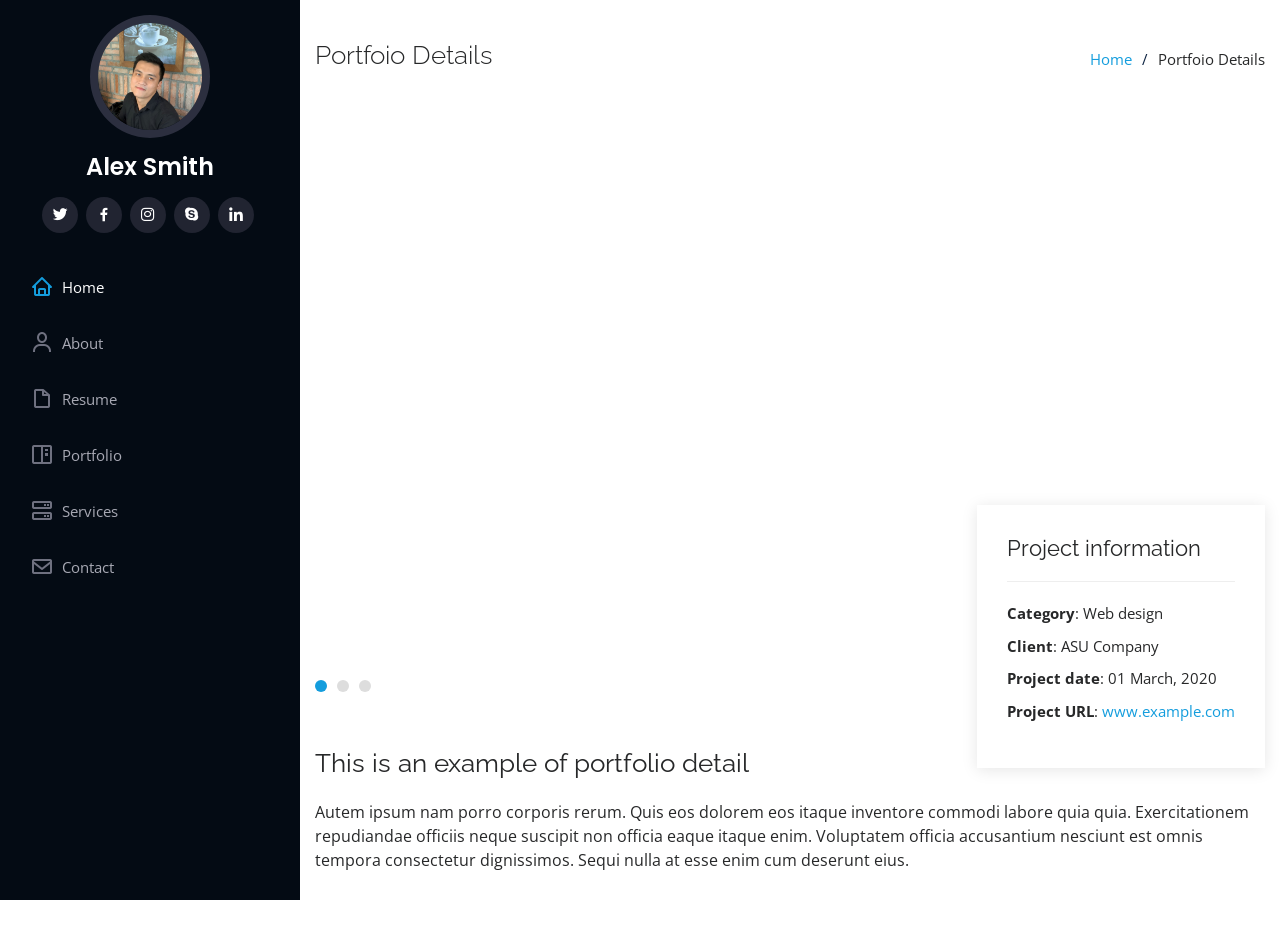
==== 1-details.html @ 5dd07a6a "addnew" ====
﻿<!DOCTYPE html>
<html lang="en">
  <head>
    <meta charset="utf-8" />
    <meta content="width=device-width, initial-scale=1.0" name="viewport" />

    <title>Portfolio Details - iPortfolio Bootstrap Template</title>
    <meta content="" name="descriptison" />
    <meta content="" name="keywords" />

    <!-- Favicons -->
    <link href="assets\img\favicon.png" rel="icon" />
    <link href="assets\img\apple-touch-icon.png" rel="apple-touch-icon" />

    <!-- Google Fonts -->
    <link
      href="https://fonts.googleapis.com/css?family=Open+Sans:300,300i,400,400i,600,600i,700,700i|Raleway:300,300i,400,400i,500,500i,600,600i,700,700i|Poppins:300,300i,400,400i,500,500i,600,600i,700,700i"
      rel="stylesheet"
    />

    <!-- Vendor CSS Files -->
    <link
      href="assets\vendor\bootstrap\css\bootstrap.min.css"
      rel="stylesheet"
    />
    <link href="assets\vendor\icofont\icofont.min.css" rel="stylesheet" />
    <link href="assets\vendor\boxicons\css\boxicons.min.css" rel="stylesheet" />
    <link href="assets\vendor\venobox\venobox.css" rel="stylesheet" />
    <link
      href="assets\vendor\owl.carousel\assets\owl.carousel.min.css"
      rel="stylesheet"
    />
    <link href="assets\vendor\aos\aos.css" rel="stylesheet" />

    <!-- Template Main CSS File -->
    <link href="assets\css\style.css" rel="stylesheet" />

    <!-- =======================================================
  * Template Name: iPortfolio - v1.2.1
  * Template URL: https://devforum.info/frontend-template/
  * Author: DevForum.Info
  ======================================================== -->
  </head>

  <body>
    <!-- ======= Mobile nav toggle button ======= -->
    <button type="button" class="mobile-nav-toggle d-xl-none">
      <i class="icofont-navigation-menu"></i>
    </button>

    <!-- ======= Header ======= -->
    <header id="header">
      <div class="d-flex flex-column">
        <div class="profile">
          <img
            src="assets\img\profile-img.jpg"
            alt=""
            class="img-fluid rounded-circle"
          />
          <h1 class="text-light"><a href="index.html">Alex Smith</a></h1>
          <div class="social-links mt-3 text-center">
            <a href="#" class="twitter"><i class="bx bxl-twitter"></i></a>
            <a href="#" class="facebook"><i class="bx bxl-facebook"></i></a>
            <a href="#" class="instagram"><i class="bx bxl-instagram"></i></a>
            <a href="#" class="google-plus"><i class="bx bxl-skype"></i></a>
            <a href="#" class="linkedin"><i class="bx bxl-linkedin"></i></a>
          </div>
        </div>

        <nav class="nav-menu">
          <ul>
            <li class="active">
              <a href="index.html"
                ><i class="bx bx-home"></i> <span>Home</span></a
              >
            </li>
            <li>
              <a href="#about"><i class="bx bx-user"></i> <span>About</span></a>
            </li>
            <li>
              <a href="#resume"
                ><i class="bx bx-file-blank"></i> <span>Resume</span></a
              >
            </li>
            <li>
              <a href="#portfolio"
                ><i class="bx bx-book-content"></i> Portfolio</a
              >
            </li>
            <li>
              <a href="#services"><i class="bx bx-server"></i> Services</a>
            </li>
            <li>
              <a href="#contact"><i class="bx bx-envelope"></i> Contact</a>
            </li>
          </ul>
        </nav>
        <!-- .nav-menu -->
        <button type="button" class="mobile-nav-toggle d-xl-none">
          <i class="icofont-navigation-menu"></i>
        </button>
      </div>
    </header>
    <!-- End Header -->

    <main id="main">
      <!-- ======= Breadcrumbs ======= -->
      <section id="breadcrumbs" class="breadcrumbs">
        <div class="container">
          <div class="d-flex justify-content-between align-items-center">
            <h2>Portfoio Details</h2>
            <ol>
              <li><a href="index.html">Home</a></li>
              <li>Portfoio Details</li>
            </ol>
          </div>
        </div>
      </section>
      <!-- End Breadcrumbs -->

      <!-- ======= Portfolio Details Section ======= -->
      <section id="portfolio-details" class="portfolio-details">
        <div class="container">
          <div class="portfolio-details-container">
            <div class="owl-carousel portfolio-details-carousel">
              <img
                src="assets\img\portfolio-details-1.jpg"
                class="img-fluid"
                alt=""
              />
              <img
                src="assets\img\portfolio-details-2.jpg"
                class="img-fluid"
                alt=""
              />
              <img
                src="assets\img\portfolio-details-3.jpg"
                class="img-fluid"
                alt=""
              />
            </div>

            <div class="portfolio-info">
              <h3>Project information</h3>
              <ul>
                <li><strong>Category</strong>: Web design</li>
                <li><strong>Client</strong>: ASU Company</li>
                <li><strong>Project date</strong>: 01 March, 2020</li>
                <li>
                  <strong>Project URL</strong>: <a href="#">www.example.com</a>
                </li>
              </ul>
            </div>
          </div>

          <div class="portfolio-description">
            <h2>This is an example of portfolio detail</h2>
            <p>
              Autem ipsum nam porro corporis rerum. Quis eos dolorem eos itaque
              inventore commodi labore quia quia. Exercitationem repudiandae
              officiis neque suscipit non officia eaque itaque enim. Voluptatem
              officia accusantium nesciunt est omnis tempora consectetur
              dignissimos. Sequi nulla at esse enim cum deserunt eius.
            </p>
          </div>
        </div>
      </section>
      <!-- End Portfolio Details Section -->
    </main>
    <!-- End #main -->

    <!-- ======= Footer ======= -->
    <footer id="footer"></footer>
    <!-- End  Footer -->

    <a href="#" class="back-to-top"><i class="icofont-simple-up"></i></a>

    <!-- Vendor JS Files -->
    <script src="assets\vendor\jquery\jquery.min.js"></script>
    <script src="assets\vendor\bootstrap\js\bootstrap.bundle.min.js"></script>
    <script src="assets\vendor\jquery.easing\jquery.easing.min.js"></script>
    <script src="assets\vendor\php-email-form\validate.js"></script>
    <script src="assets\vendor\waypoints\jquery.waypoints.min.js"></script>
    <script src="assets\vendor\counterup\counterup.min.js"></script>
    <script src="assets\vendor\isotope-layout\isotope.pkgd.min.js"></script>
    <script src="assets\vendor\venobox\venobox.min.js"></script>
    <script src="assets\vendor\owl.carousel\owl.carousel.min.js"></script>
    <script src="assets\vendor\typed.js\typed.min.js"></script>
    <script src="assets\vendor\aos\aos.js"></script>

    <!-- Template Main JS File -->
    <script src="assets\js\main.js"></script>
  </body>
</html>
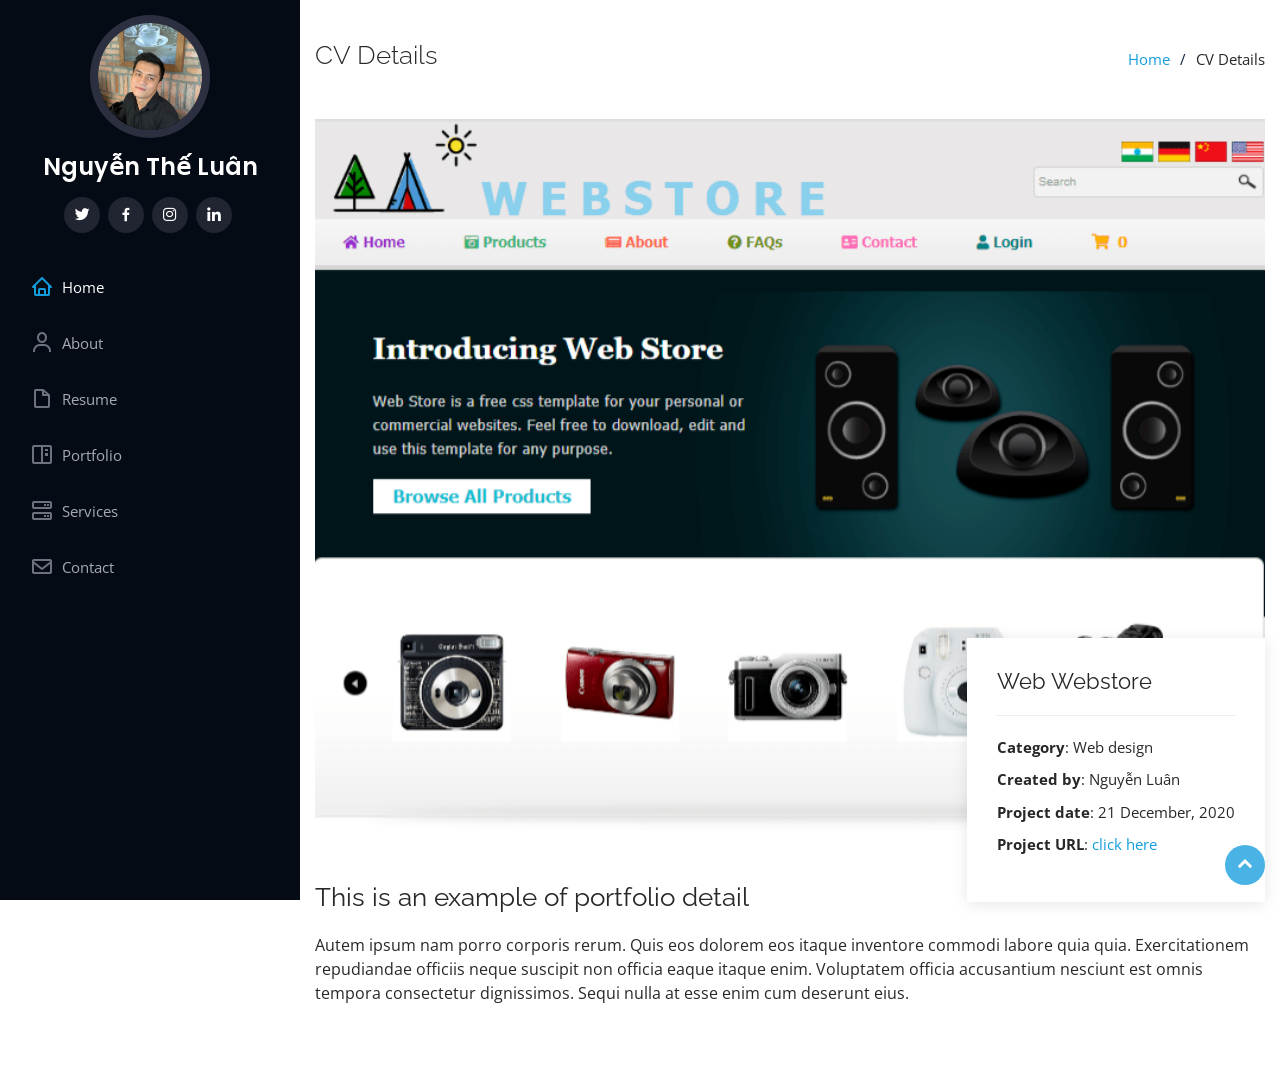
==== commit bbcef385: "first commit" ====
--- a/1-details.html
+++ b/1-details.html
@@ -4,7 +4,7 @@
     <meta charset="utf-8" />
     <meta content="width=device-width, initial-scale=1.0" name="viewport" />
 
-    <title>Portfolio Details - iPortfolio Bootstrap Template</title>
+    <title>My CV</title>
     <meta content="" name="descriptison" />
     <meta content="" name="keywords" />
 
@@ -34,12 +34,6 @@
 
     <!-- Template Main CSS File -->
     <link href="assets\css\style.css" rel="stylesheet" />
-
-    <!-- =======================================================
-  * Template Name: iPortfolio - v1.2.1
-  * Template URL: https://devforum.info/frontend-template/
-  * Author: DevForum.Info
-  ======================================================== -->
   </head>
 
   <body>
@@ -57,13 +51,20 @@
             alt=""
             class="img-fluid rounded-circle"
           />
-          <h1 class="text-light"><a href="index.html">Alex Smith</a></h1>
+          <h1 class="text-light"><a href="index.html">Nguyễn Thế Luân</a></h1>
           <div class="social-links mt-3 text-center">
-            <a href="#" class="twitter"><i class="bx bxl-twitter"></i></a>
-            <a href="#" class="facebook"><i class="bx bxl-facebook"></i></a>
-            <a href="#" class="instagram"><i class="bx bxl-instagram"></i></a>
-            <a href="#" class="google-plus"><i class="bx bxl-skype"></i></a>
-            <a href="#" class="linkedin"><i class="bx bxl-linkedin"></i></a>
+            <a href="https://twitter.com/ngtheluan99" class="twitter"
+              ><i class="bx bxl-twitter"></i
+            ></a>
+            <a href="https://www.facebook.com/ngtheluan.99/" class="facebook"
+              ><i class="bx bxl-facebook"></i
+            ></a>
+            <a href="https://www.instagram.com/ng.thluan/" class="instagram"
+              ><i class="bx bxl-instagram"></i
+            ></a>
+            <a href="https://www.linkedin.com/in/ngtheluan99/" class="linkedin"
+              ><i class="bx bxl-linkedin"></i
+            ></a>
           </div>
         </div>
 
@@ -108,10 +109,10 @@
       <section id="breadcrumbs" class="breadcrumbs">
         <div class="container">
           <div class="d-flex justify-content-between align-items-center">
-            <h2>Portfoio Details</h2>
+            <h2>CV Details</h2>
             <ol>
               <li><a href="index.html">Home</a></li>
-              <li>Portfoio Details</li>
+              <li>CV Details</li>
             </ol>
           </div>
         </div>
@@ -123,31 +124,18 @@
         <div class="container">
           <div class="portfolio-details-container">
             <div class="owl-carousel portfolio-details-carousel">
-              <img
-                src="assets\img\portfolio-details-1.jpg"
-                class="img-fluid"
-                alt=""
-              />
-              <img
-                src="assets\img\portfolio-details-2.jpg"
-                class="img-fluid"
-                alt=""
-              />
-              <img
-                src="assets\img\portfolio-details-3.jpg"
-                class="img-fluid"
-                alt=""
-              />
+              <img src="assets\img\1-details.jpg" class="img-fluid" alt="" />
             </div>
 
             <div class="portfolio-info">
-              <h3>Project information</h3>
+              <h3>Web Webstore</h3>
               <ul>
                 <li><strong>Category</strong>: Web design</li>
-                <li><strong>Client</strong>: ASU Company</li>
-                <li><strong>Project date</strong>: 01 March, 2020</li>
+                <li><strong>Created by</strong>: Nguyễn Luân</li>
+                <li><strong>Project date</strong>: 21 December, 2020</li>
                 <li>
-                  <strong>Project URL</strong>: <a href="#">www.example.com</a>
+                  <strong>Project URL</strong>:
+                  <a href="http://webstoreproject.gear.host/">click here</a>
                 </li>
               </ul>
             </div>
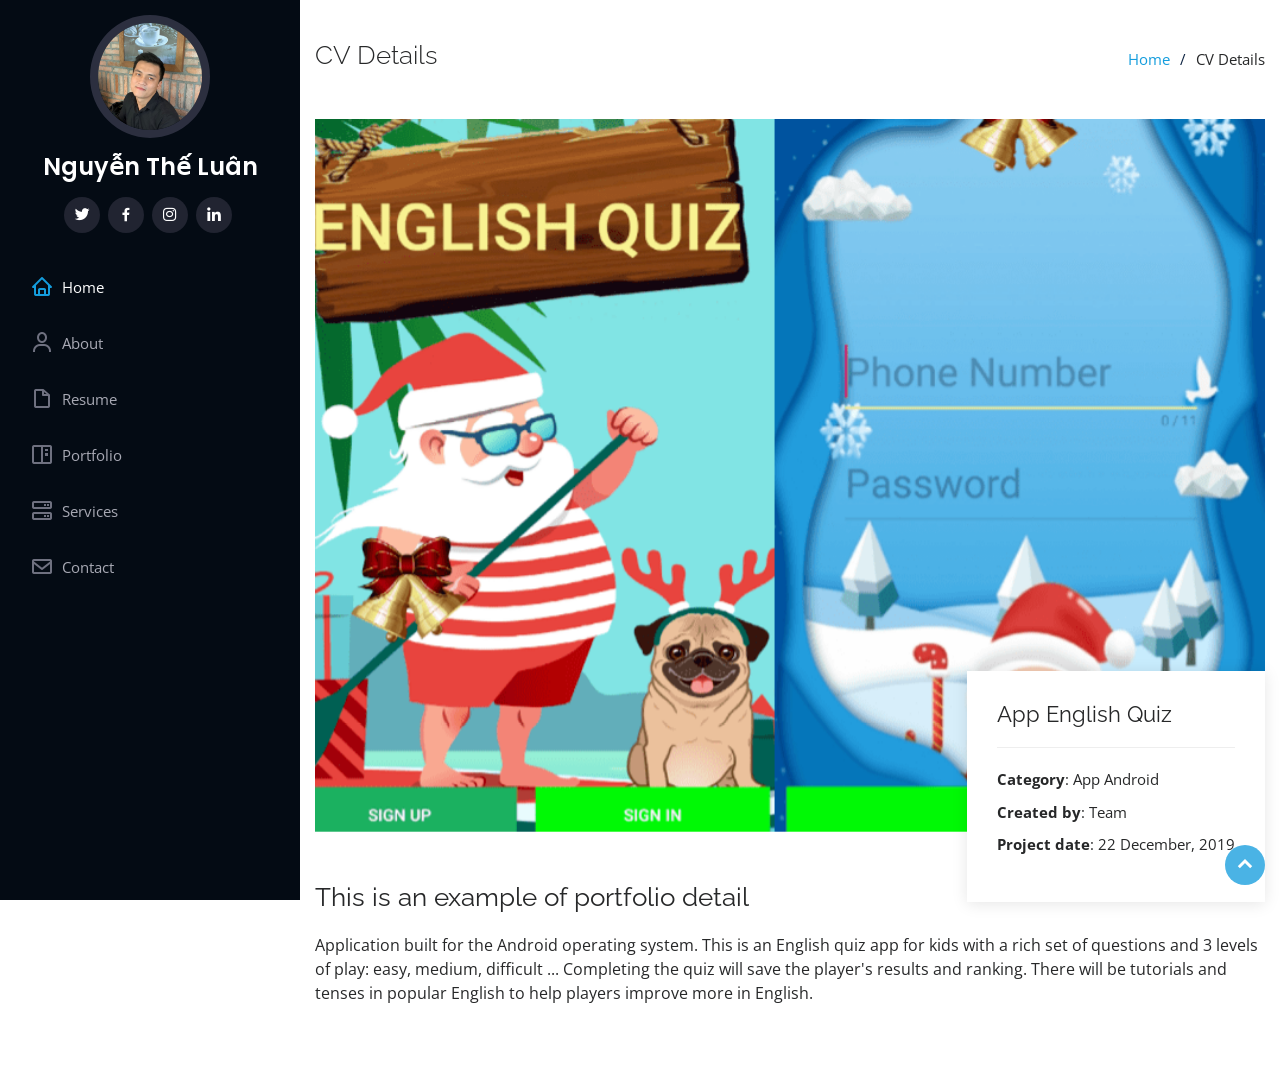
==== commit 9abadc4f: "newadd" ====
--- a/1-details.html
+++ b/1-details.html
@@ -128,15 +128,15 @@
             </div>
 
             <div class="portfolio-info">
-              <h3>Web Webstore</h3>
+              <h3>App English Quiz</h3>
               <ul>
-                <li><strong>Category</strong>: Web design</li>
-                <li><strong>Created by</strong>: Nguyễn Luân</li>
-                <li><strong>Project date</strong>: 21 December, 2020</li>
-                <li>
+                <li><strong>Category</strong>: App Android</li>
+                <li><strong>Created by</strong>: Team</li>
+                <li><strong>Project date</strong>: 22 December, 2019</li>
+                <!-- <li>
                   <strong>Project URL</strong>:
-                  <a href="http://webstoreproject.gear.host/">click here</a>
-                </li>
+                  <a href="#">click here</a>
+                </li> -->
               </ul>
             </div>
           </div>
@@ -144,11 +144,12 @@
           <div class="portfolio-description">
             <h2>This is an example of portfolio detail</h2>
             <p>
-              Autem ipsum nam porro corporis rerum. Quis eos dolorem eos itaque
-              inventore commodi labore quia quia. Exercitationem repudiandae
-              officiis neque suscipit non officia eaque itaque enim. Voluptatem
-              officia accusantium nesciunt est omnis tempora consectetur
-              dignissimos. Sequi nulla at esse enim cum deserunt eius.
+              Application built for the Android operating system. This is an
+              English quiz app for kids with a rich set of questions and 3
+              levels of play: easy, medium, difficult ... Completing the quiz
+              will save the player's results and ranking. There will be
+              tutorials and tenses in popular English to help players improve
+              more in English.
             </p>
           </div>
         </div>
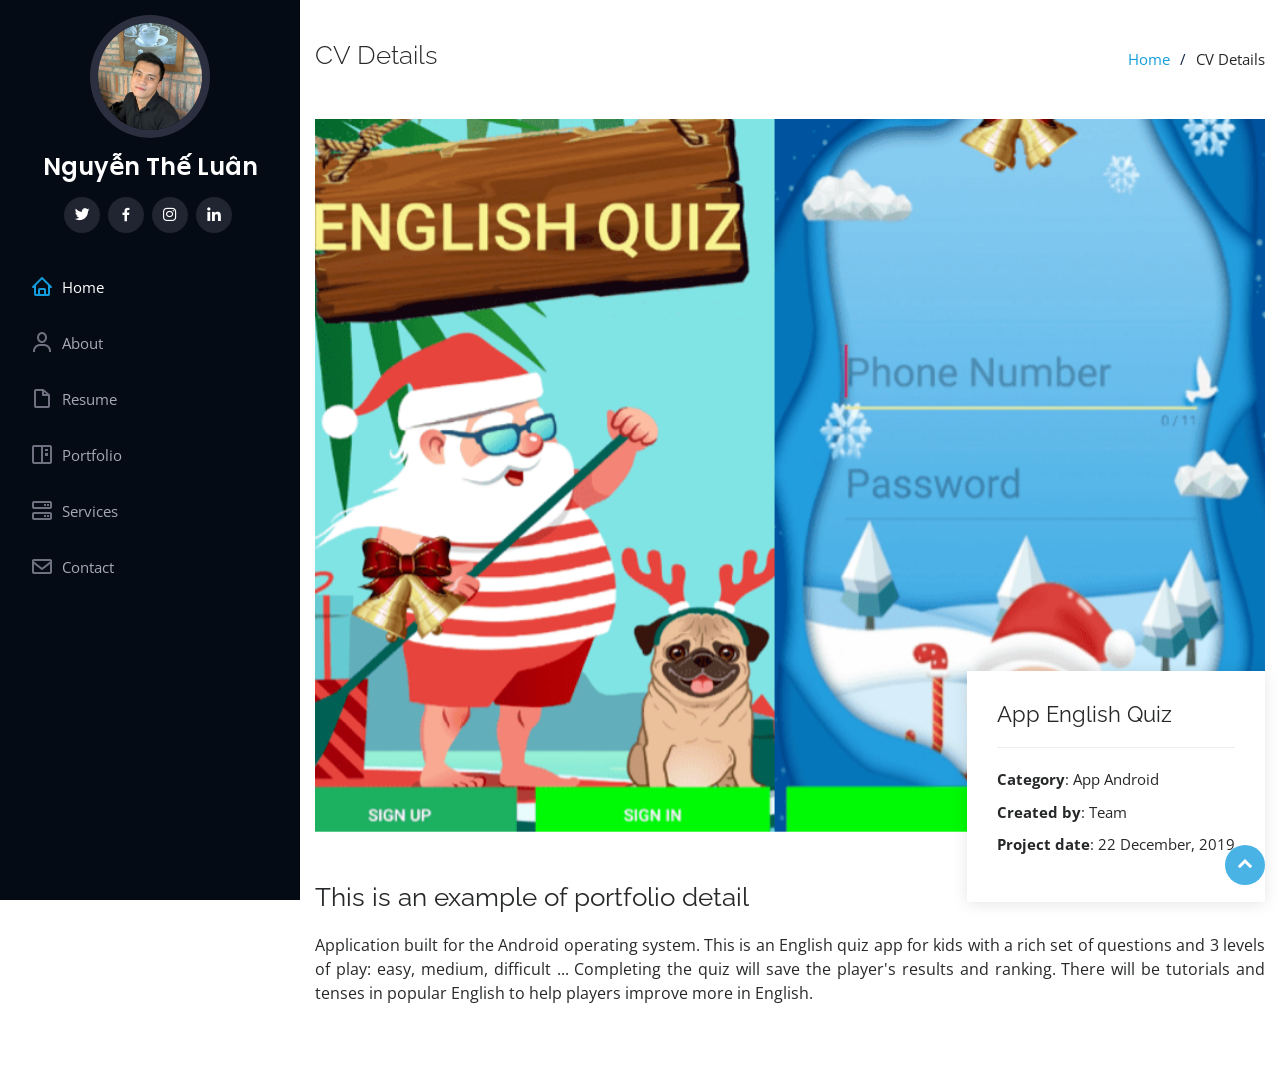
==== commit c05065b2: "update" ====
--- a/1-details.html
+++ b/1-details.html
@@ -143,7 +143,7 @@
 
           <div class="portfolio-description">
             <h2>This is an example of portfolio detail</h2>
-            <p>
+            <p align="justify">
               Application built for the Android operating system. This is an
               English quiz app for kids with a rich set of questions and 3
               levels of play: easy, medium, difficult ... Completing the quiz
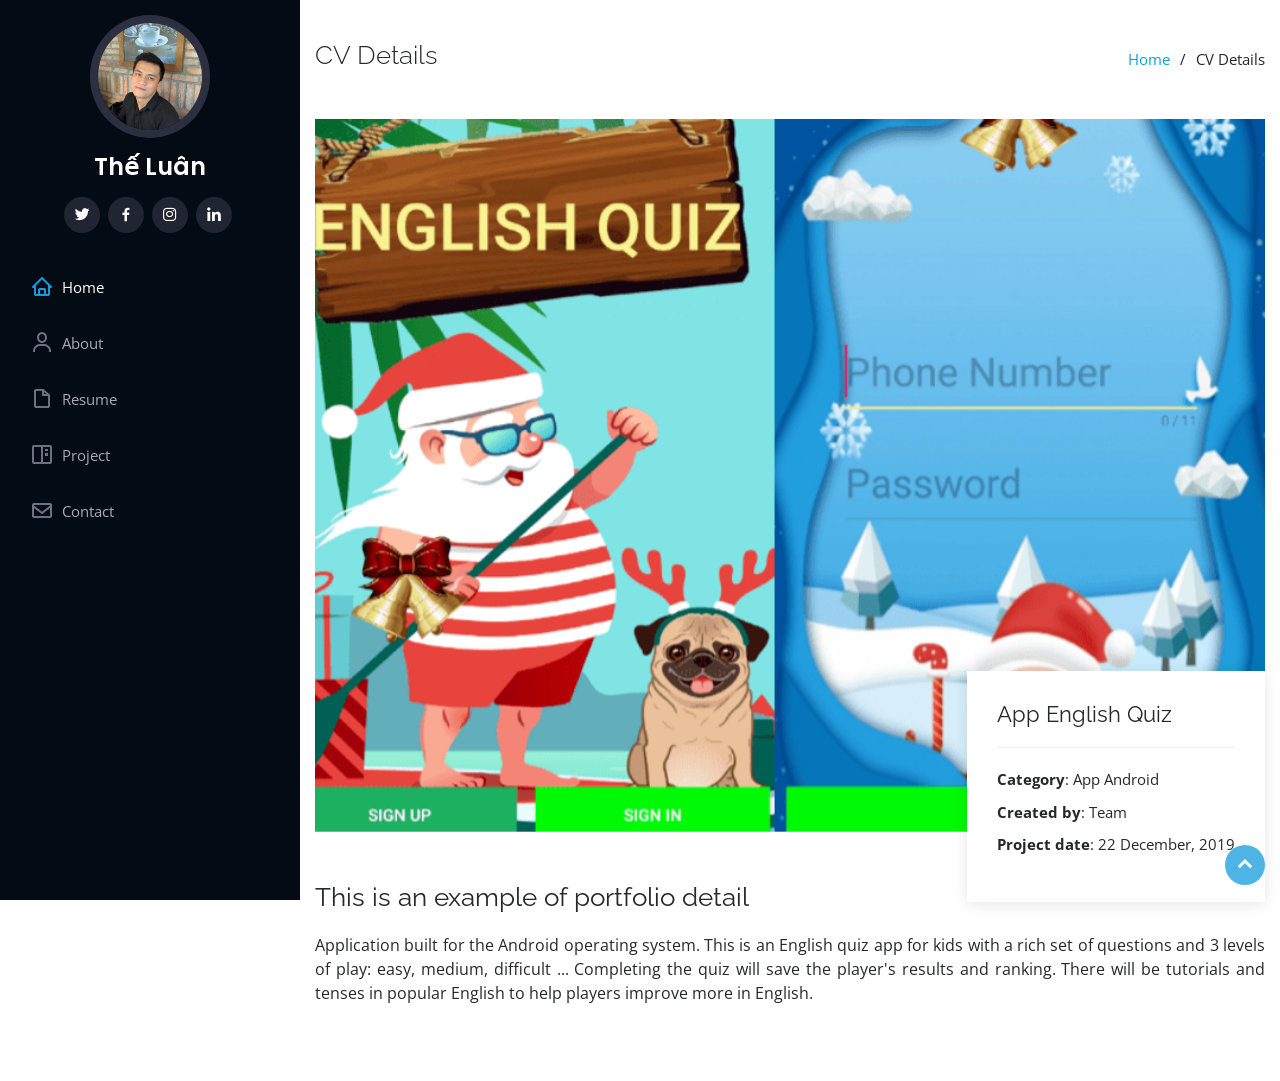
==== commit 69d6d7a0: "new update" ====
--- a/1-details.html
+++ b/1-details.html
@@ -51,7 +51,7 @@
             alt=""
             class="img-fluid rounded-circle"
           />
-          <h1 class="text-light"><a href="index.html">Nguyễn Thế Luân</a></h1>
+          <h1 class="text-light"><a href="index.html">Thế Luân</a></h1>
           <div class="social-links mt-3 text-center">
             <a href="https://twitter.com/ngtheluan99" class="twitter"
               ><i class="bx bxl-twitter"></i
@@ -85,11 +85,8 @@
             </li>
             <li>
               <a href="#portfolio"
-                ><i class="bx bx-book-content"></i> Portfolio</a
+                ><i class="bx bx-book-content"></i> Project</a
               >
-            </li>
-            <li>
-              <a href="#services"><i class="bx bx-server"></i> Services</a>
             </li>
             <li>
               <a href="#contact"><i class="bx bx-envelope"></i> Contact</a>
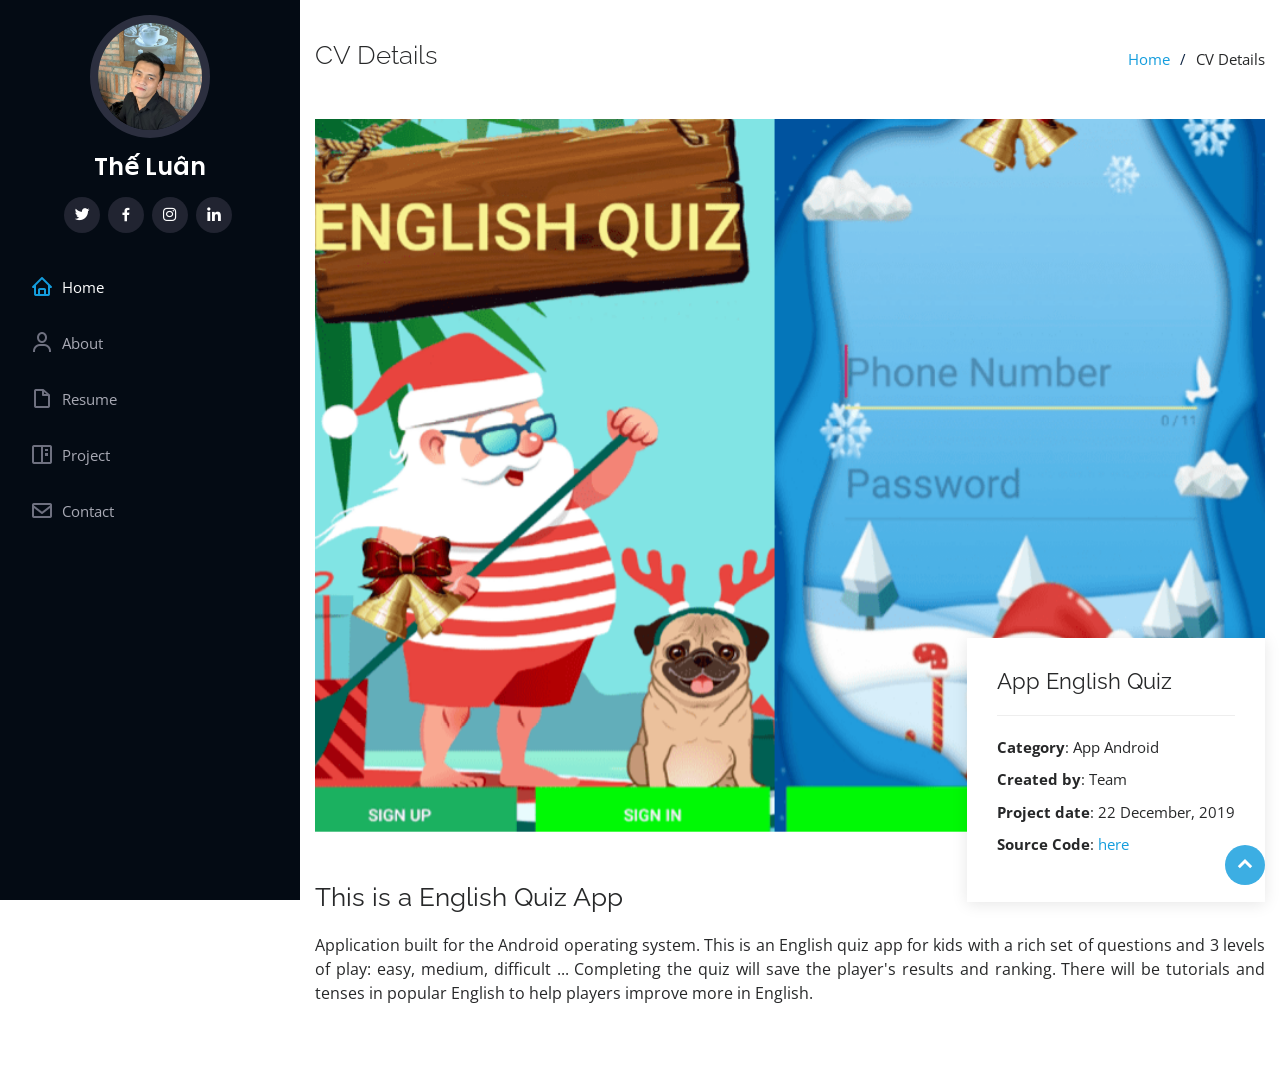
==== commit a61d2d24: "updated" ====
--- a/1-details.html
+++ b/1-details.html
@@ -4,7 +4,7 @@
     <meta charset="utf-8" />
     <meta content="width=device-width, initial-scale=1.0" name="viewport" />
 
-    <title>My CV</title>
+    <title>CV Details</title>
     <meta content="" name="descriptison" />
     <meta content="" name="keywords" />
 
@@ -134,12 +134,16 @@
                   <strong>Project URL</strong>:
                   <a href="#">click here</a>
                 </li> -->
+                <li>
+                  <strong>Source Code</strong>:
+                  <a href="https://github.com/NgTheLuan/AndroidQuizApp">here</a>
+                </li>
               </ul>
             </div>
           </div>
 
           <div class="portfolio-description">
-            <h2>This is an example of portfolio detail</h2>
+            <h2>This is a English Quiz App</h2>
             <p align="justify">
               Application built for the Android operating system. This is an
               English quiz app for kids with a rich set of questions and 3
